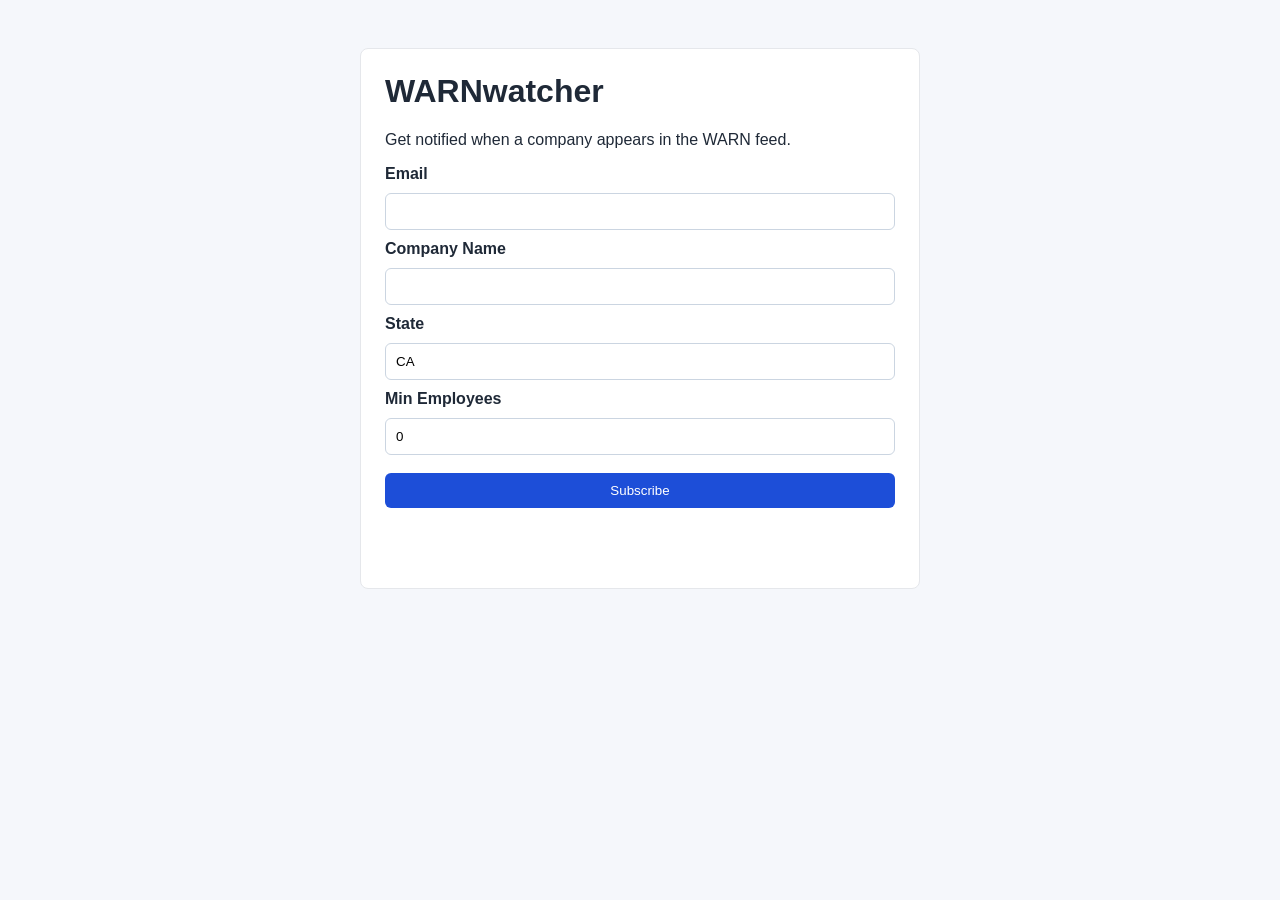
==== frontend/index.html @ 54ccbcc7 "Add frontend" ====
<!doctype html>
<html lang="en">
  <head>
    <meta charset="utf-8" />
    <meta name="viewport" content="width=device-width, initial-scale=1" />
    <title>WARNwatcher</title>
    <link rel="stylesheet" href="./styles.css" />
  </head>
  <body>
    <main class="container">
      <h1>WARNwatcher</h1>
      <p>Get notified when a company appears in the WARN feed.</p>

      <form id="subscribe-form">
        <label for="email">Email</label>
        <input id="email" name="email" type="email" required />

        <label for="company">Company Name</label>
        <input id="company" name="company" type="text" required />

        <label for="state">State</label>
        <input id="state" name="state" type="text" value="CA" maxlength="2" />

        <label for="min-employees">Min Employees</label>
        <input id="min-employees" name="min_employees" type="number" min="0" value="0" />

        <button type="submit">Subscribe</button>
      </form>

      <p id="status" role="status"></p>
    </main>

    <script src="./app.js"></script>
  </body>
</html>
---- frontend/styles.css ----
* {
  box-sizing: border-box;
}

body {
  margin: 0;
  font-family: Helvetica, Arial, sans-serif;
  background: #f5f7fb;
  color: #1f2937;
}

.container {
  max-width: 560px;
  margin: 48px auto;
  padding: 24px;
  background: #ffffff;
  border: 1px solid #e5e7eb;
  border-radius: 8px;
}

h1 {
  margin-top: 0;
}

form {
  display: grid;
  gap: 10px;
}

label {
  font-weight: 600;
}

input {
  padding: 10px;
  border: 1px solid #cbd5e1;
  border-radius: 6px;
}

button {
  margin-top: 8px;
  padding: 10px 12px;
  background: #1d4ed8;
  color: #fff;
  border: none;
  border-radius: 6px;
  cursor: pointer;
}

button:hover {
  background: #1e40af;
}

#status {
  min-height: 24px;
}
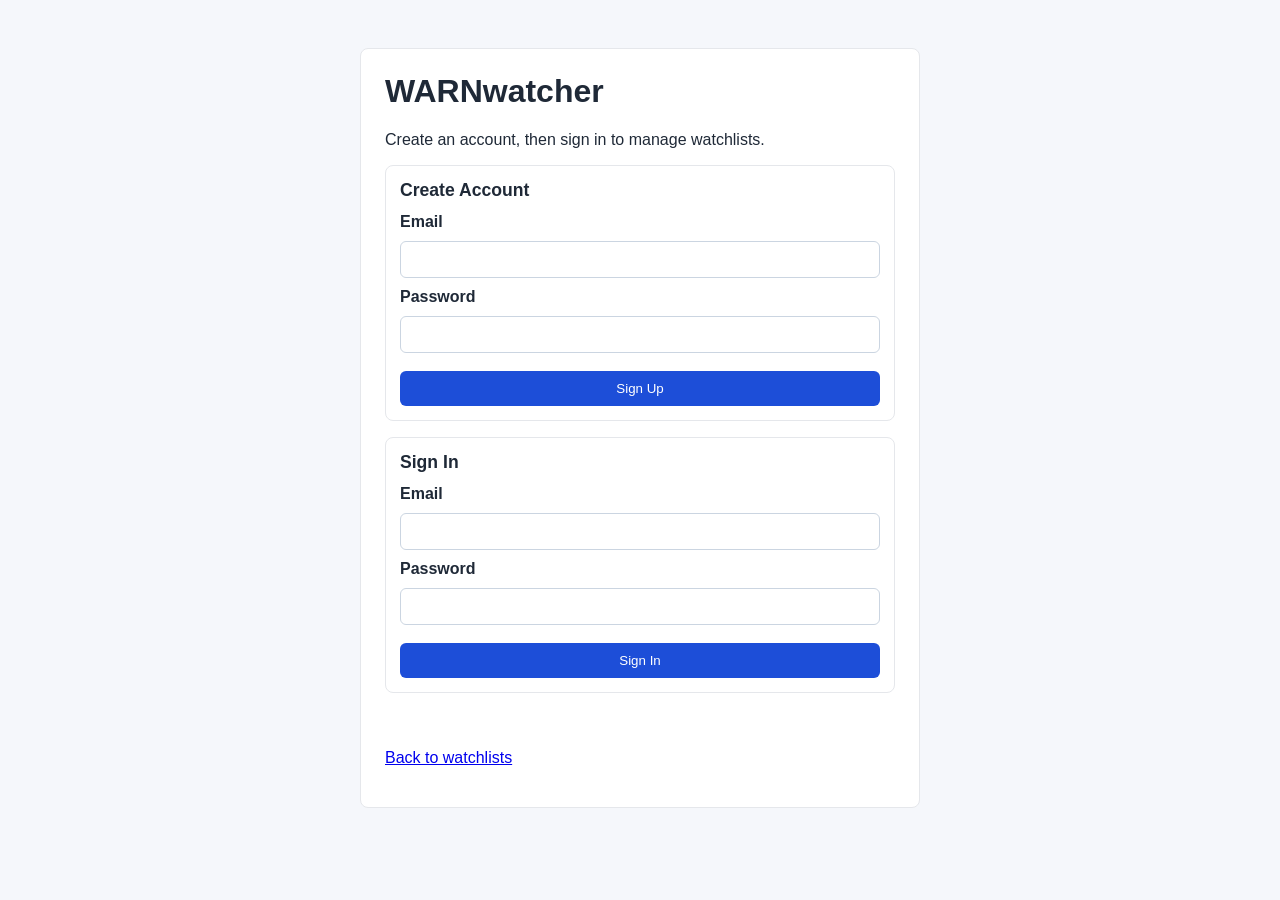
==== commit fb8ae1ae: "added account sigup and subscription management" ====
--- a/frontend/index.html
+++ b/frontend/index.html
@@ -10,11 +10,10 @@
     <main class="container">
       <h1>WARNwatcher</h1>
       <p>Get notified when a company appears in the WARN feed.</p>
+      <p id="auth-summary"></p>
+      <button id="logout" type="button" class="secondary">Log out</button>
 
       <form id="subscribe-form">
-        <label for="email">Email</label>
-        <input id="email" name="email" type="email" required />
-
         <label for="company">Company Name</label>
         <input id="company" name="company" type="text" required />
 
@@ -28,6 +27,8 @@
       </form>
 
       <p id="status" role="status"></p>
+      <p><a href="./subscriptions.html">Manage subscriptions</a></p>
+      <p><a href="./signup.html">Need an account? Sign up or sign in.</a></p>
     </main>
 
     <script src="./app.js"></script>
--- a/frontend/styles.css
+++ b/frontend/styles.css
@@ -22,9 +22,44 @@
   margin-top: 0;
 }
 
+h2 {
+  margin: 0 0 12px;
+  font-size: 1.1rem;
+}
+
 form {
   display: grid;
   gap: 10px;
+}
+
+.button-row {
+  display: flex;
+  gap: 8px;
+  align-items: center;
+  flex-wrap: wrap;
+}
+
+.button-link {
+  display: inline-block;
+  padding: 10px 12px;
+  background: #1d4ed8;
+  color: #fff;
+  text-decoration: none;
+  border-radius: 6px;
+}
+
+.button-link:hover {
+  background: #1e40af;
+}
+
+.panel + .panel {
+  margin-top: 16px;
+}
+
+.panel {
+  padding: 14px;
+  border: 1px solid #e5e7eb;
+  border-radius: 8px;
 }
 
 label {
@@ -51,6 +86,76 @@
   background: #1e40af;
 }
 
+button.secondary {
+  background: #475569;
+}
+
+button.secondary:hover {
+  background: #334155;
+}
+
+button.danger {
+  background: #b91c1c;
+}
+
+button.danger:hover {
+  background: #991b1b;
+}
+
+.subscription-card {
+  border: 1px solid #e5e7eb;
+  border-radius: 8px;
+  padding: 12px;
+  margin-top: 10px;
+}
+
+.checkbox-row {
+  display: flex;
+  gap: 8px;
+  align-items: center;
+}
+
+.muted {
+  color: #64748b;
+}
+
+.subscriptions-table-wrap {
+  overflow-x: auto;
+}
+
+.subscriptions-table {
+  width: 100%;
+  border-collapse: collapse;
+  margin-top: 8px;
+}
+
+.subscriptions-table th,
+.subscriptions-table td {
+  border: 1px solid #e5e7eb;
+  padding: 8px;
+  text-align: left;
+  vertical-align: middle;
+}
+
+.subscriptions-table th {
+  background: #f8fafc;
+  font-weight: 700;
+}
+
+.subscriptions-table td input[type="text"],
+.subscriptions-table td input[type="number"] {
+  width: 100%;
+}
+
+.enabled-cell {
+  text-align: center;
+}
+
+button:disabled {
+  background: #94a3b8;
+  cursor: not-allowed;
+}
+
 #status {
   min-height: 24px;
 }
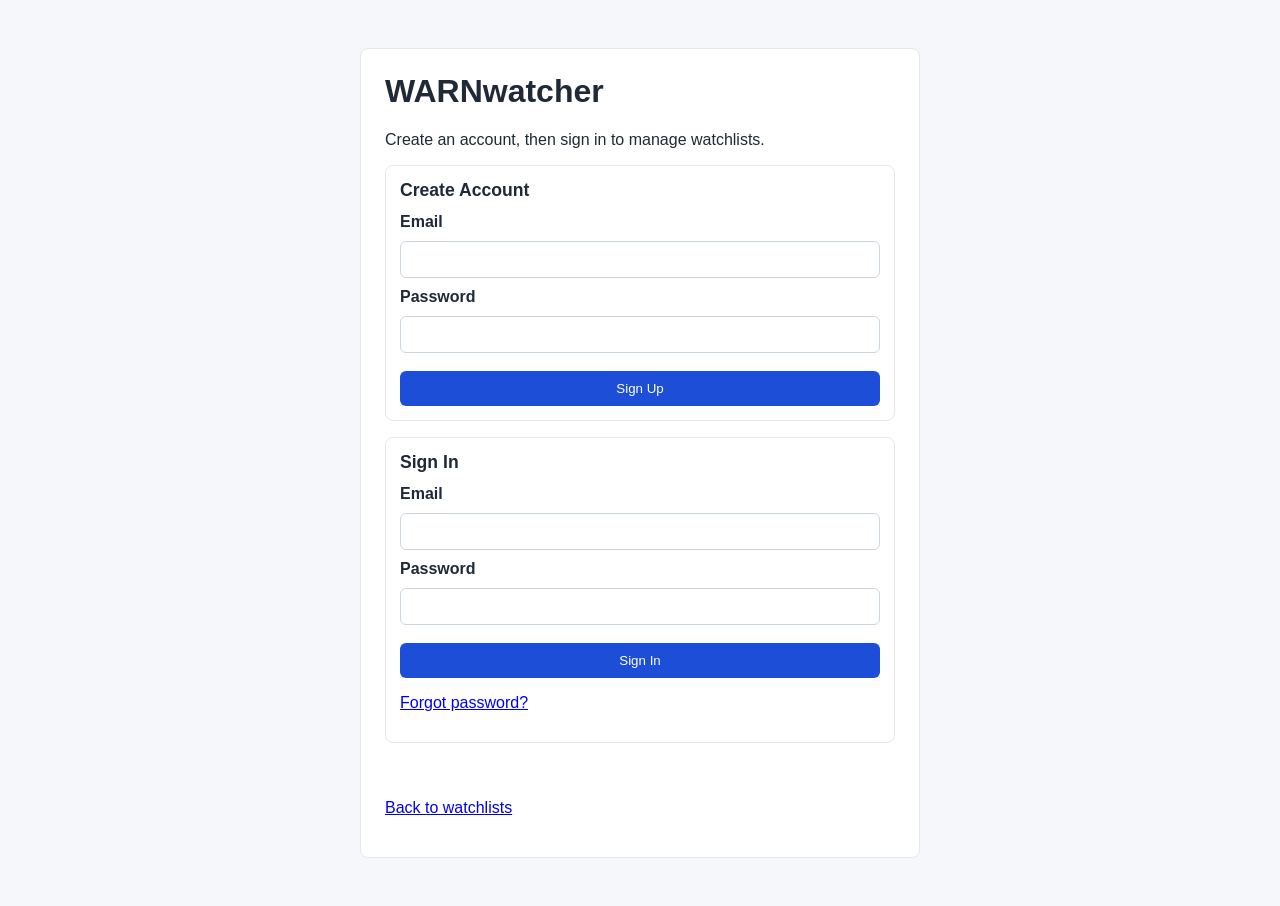
==== commit e66f5936: "Added password reset and immediate check on subscription create" ====
--- a/frontend/index.html
+++ b/frontend/index.html
@@ -28,6 +28,7 @@
 
       <p id="status" role="status"></p>
       <p><a href="./subscriptions.html">Manage subscriptions</a></p>
+      <p><a href="./forgot-password.html">Forgot password?</a></p>
       <p><a href="./signup.html">Need an account? Sign up or sign in.</a></p>
     </main>
 
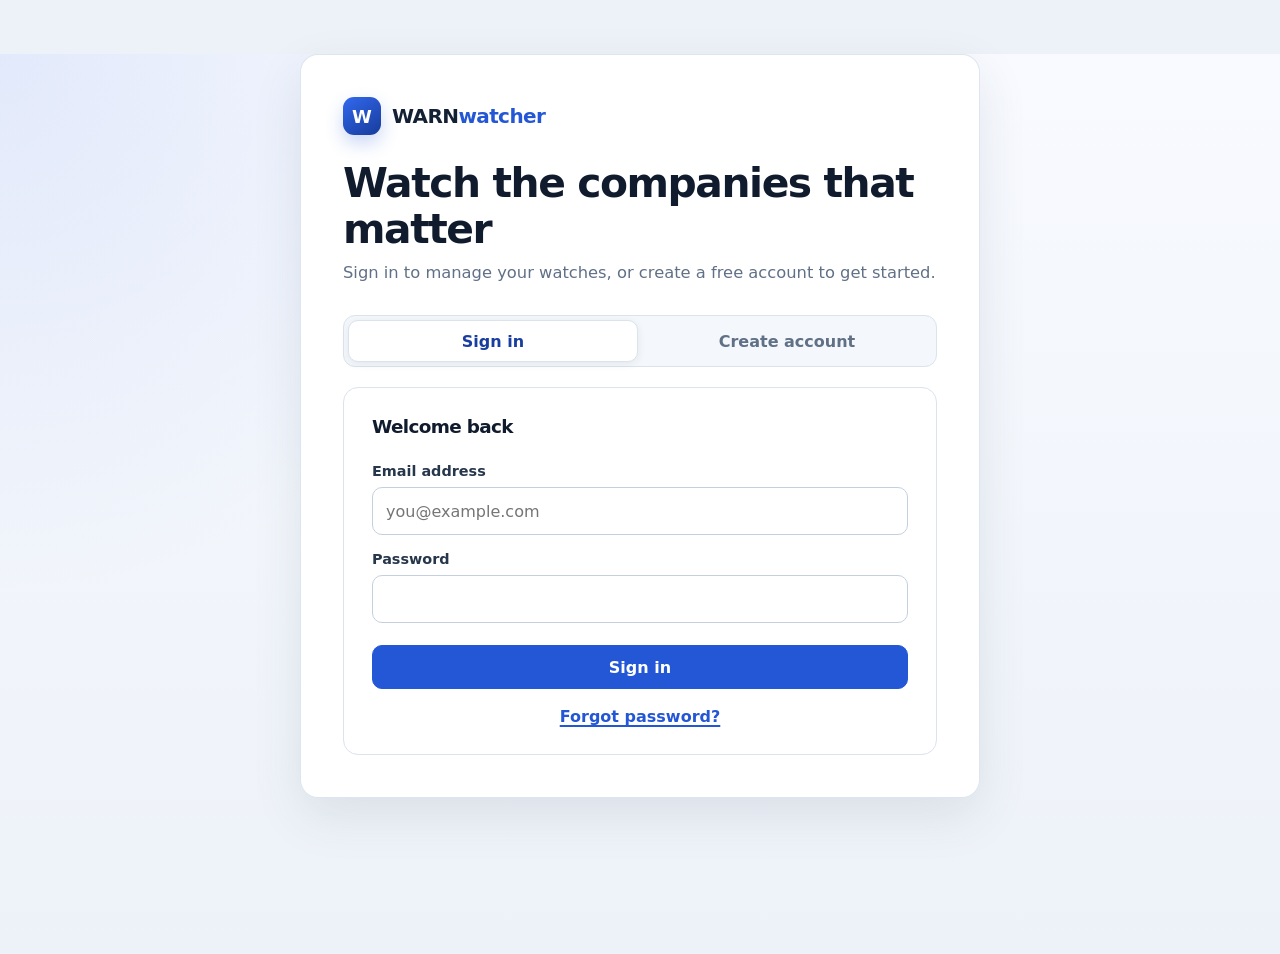
==== commit 9ff3c09d: "Modernize UI" ====
--- a/frontend/index.html
+++ b/frontend/index.html
@@ -3,33 +3,51 @@
   <head>
     <meta charset="utf-8" />
     <meta name="viewport" content="width=device-width, initial-scale=1" />
+    <meta name="theme-color" content="#2457d6" />
     <title>WARNwatcher</title>
     <link rel="stylesheet" href="./styles.css" />
   </head>
   <body>
     <main class="container">
-      <h1>WARNwatcher</h1>
-      <p>Get notified when a company appears in the WARN feed.</p>
-      <p id="auth-summary"></p>
-      <button id="logout" type="button" class="secondary">Log out</button>
+      <header class="page-header">
+        <a class="brand" href="./index.html" aria-label="WARNwatcher home">
+          <span class="brand-mark" aria-hidden="true">W</span>
+          <span class="brand-name">WARN<span>watcher</span></span>
+        </a>
+        <h1>Create a company watch</h1>
+        <p>Get an email when a company appears in the WARN notice feed.</p>
+      </header>
 
-      <form id="subscribe-form">
-        <label for="company">Company Name</label>
-        <input id="company" name="company" type="text" required />
+      <div class="account-bar">
+        <p id="auth-summary"></p>
+        <button id="logout" type="button" class="secondary">Log out</button>
+      </div>
 
-        <label for="state">State</label>
-        <input id="state" name="state" type="text" value="CA" maxlength="2" />
+      <section class="panel" aria-labelledby="watch-heading">
+        <h2 id="watch-heading">Watch criteria</h2>
+        <form id="subscribe-form">
+          <label for="company">Company name</label>
+          <input id="company" name="company" type="text" autocomplete="organization" placeholder="e.g. Acme Corporation" required />
 
-        <label for="min-employees">Min Employees</label>
-        <input id="min-employees" name="min_employees" type="number" min="0" value="0" />
+          <label for="state">State</label>
+          <input id="state" name="state" type="text" value="CA" maxlength="2" autocapitalize="characters" aria-describedby="state-hint" />
+          <p id="state-hint" class="field-hint">Use the two-letter state code.</p>
 
-        <button type="submit">Subscribe</button>
-      </form>
+          <label for="min-employees">Minimum employees affected</label>
+          <input id="min-employees" name="min_employees" type="number" inputmode="numeric" min="0" value="0" />
 
-      <p id="status" role="status"></p>
-      <p><a href="./subscriptions.html">Manage subscriptions</a></p>
-      <p><a href="./forgot-password.html">Forgot password?</a></p>
-      <p><a href="./signup.html">Need an account? Sign up or sign in.</a></p>
+          <button type="submit">Create watch</button>
+        </form>
+      </section>
+
+      <p id="status" role="status" aria-live="polite"></p>
+
+      <nav class="quick-links" aria-label="Watchlist navigation">
+        <a class="quick-link" href="./subscriptions.html">Manage watches<small>Edit, pause, or delete existing subscriptions.</small></a>
+        <a class="quick-link" href="./notices.html">Browse WARN notices<small>Review the latest notices in the feed.</small></a>
+      </nav>
+
+      <p class="footer-note"><a href="./forgot-password.html">Change or reset your password</a></p>
     </main>
 
     <script src="./app.js"></script>
--- a/frontend/styles.css
+++ b/frontend/styles.css
@@ -1,112 +1,454 @@
+:root {
+  color-scheme: light;
+  --ink: #142033;
+  --muted: #607086;
+  --line: #dbe3ed;
+  --line-strong: #c5d0de;
+  --surface: #ffffff;
+  --surface-soft: #f4f7fb;
+  --brand: #2457d6;
+  --brand-dark: #193e9f;
+  --brand-soft: #eaf0ff;
+  --danger: #b42318;
+  --danger-dark: #8f1c13;
+  --shadow: 0 18px 50px rgba(35, 55, 80, 0.1);
+  --radius: 18px;
+}
+
 * {
   box-sizing: border-box;
 }
 
+html {
+  min-height: 100%;
+  background: #edf2f8;
+}
+
 body {
+  min-height: 100vh;
   margin: 0;
-  font-family: Helvetica, Arial, sans-serif;
-  background: #f5f7fb;
-  color: #1f2937;
+  font-family: Inter, ui-sans-serif, system-ui, -apple-system, BlinkMacSystemFont, "Segoe UI", sans-serif;
+  color: var(--ink);
+  background:
+    radial-gradient(circle at top left, rgba(36, 87, 214, 0.1), transparent 34rem),
+    linear-gradient(180deg, #f8faff 0%, #edf2f8 100%);
+  -webkit-font-smoothing: antialiased;
+}
+
+button,
+input {
+  font: inherit;
+}
+
+a {
+  color: var(--brand);
+  font-weight: 650;
+  text-decoration-thickness: 1.5px;
+  text-underline-offset: 3px;
+}
+
+a:hover {
+  color: var(--brand-dark);
+}
+
+a:focus-visible,
+button:focus-visible,
+input:focus-visible {
+  outline: 3px solid rgba(36, 87, 214, 0.22);
+  outline-offset: 2px;
 }
 
 .container {
-  max-width: 560px;
-  margin: 48px auto;
-  padding: 24px;
-  background: #ffffff;
-  border: 1px solid #e5e7eb;
-  border-radius: 8px;
+  width: min(100% - 32px, 680px);
+  margin: clamp(24px, 6vh, 64px) auto;
+  padding: clamp(24px, 4vw, 42px);
+  background: rgba(255, 255, 255, 0.97);
+  border: 1px solid rgba(219, 227, 237, 0.92);
+  border-radius: var(--radius);
+  box-shadow: var(--shadow);
+}
+
+.notices-container {
+  width: min(100% - 32px, 1500px);
+  max-width: none;
+}
+
+.subscriptions-container {
+  width: min(100% - 32px, 900px);
+}
+
+.brand {
+  display: inline-flex;
+  align-items: center;
+  gap: 11px;
+  color: var(--ink);
+  text-decoration: none;
+}
+
+.brand-mark {
+  display: grid;
+  width: 38px;
+  height: 38px;
+  place-items: center;
+  border-radius: 11px;
+  color: #fff;
+  background: linear-gradient(145deg, #3269ef, #173b9a);
+  box-shadow: 0 8px 18px rgba(36, 87, 214, 0.24);
+  font-size: 18px;
+  font-weight: 850;
+}
+
+.brand-name {
+  font-size: 1.25rem;
+  font-weight: 800;
+  letter-spacing: -0.03em;
+}
+
+.brand-name span {
+  color: var(--brand);
+}
+
+.page-header {
+  margin-bottom: 28px;
+}
+
+.page-header h1 {
+  margin: 26px 0 8px;
+}
+
+.page-header > p:last-child,
+.lead {
+  max-width: 58ch;
+  margin: 0;
+  color: var(--muted);
+  font-size: 1.02rem;
+  line-height: 1.65;
+}
+
+h1,
+h2 {
+  color: #101b2d;
+  letter-spacing: -0.035em;
 }
 
 h1 {
-  margin-top: 0;
+  margin: 0 0 10px;
+  font-size: clamp(1.85rem, 5vw, 2.55rem);
+  line-height: 1.12;
 }
 
 h2 {
-  margin: 0 0 12px;
-  font-size: 1.1rem;
+  margin: 0 0 18px;
+  font-size: 1.15rem;
+}
+
+.account-bar {
+  display: flex;
+  align-items: center;
+  justify-content: space-between;
+  gap: 16px;
+  margin: 22px 0;
+  padding: 12px 14px 12px 16px;
+  border: 1px solid var(--line);
+  border-radius: 12px;
+  background: var(--surface-soft);
+}
+
+#auth-summary {
+  min-width: 0;
+  margin: 0;
+  color: var(--muted);
+  font-size: 0.9rem;
+  overflow-wrap: anywhere;
+}
+
+.panel {
+  padding: clamp(20px, 4vw, 28px);
+  border: 1px solid var(--line);
+  border-radius: 15px;
+  background: var(--surface);
+}
+
+.panel + .panel {
+  margin-top: 18px;
 }
 
 form {
   display: grid;
-  gap: 10px;
+  gap: 8px;
+}
+
+label {
+  margin-top: 8px;
+  color: #26364b;
+  font-size: 0.9rem;
+  font-weight: 720;
+}
+
+.field-hint {
+  margin: -2px 0 4px;
+  color: var(--muted);
+  font-size: 0.82rem;
+}
+
+input {
+  width: 100%;
+  min-height: 48px;
+  padding: 11px 13px;
+  color: var(--ink);
+  background: #fff;
+  border: 1px solid var(--line-strong);
+  border-radius: 10px;
+  transition: border-color 160ms ease, box-shadow 160ms ease;
+}
+
+input:hover {
+  border-color: #9facc0;
+}
+
+input:focus {
+  border-color: var(--brand);
+  box-shadow: 0 0 0 4px rgba(36, 87, 214, 0.1);
+  outline: 0;
+}
+
+button,
+.button-link {
+  display: inline-flex;
+  min-height: 44px;
+  align-items: center;
+  justify-content: center;
+  gap: 8px;
+  padding: 10px 16px;
+  color: #fff;
+  background: var(--brand);
+  border: 1px solid var(--brand);
+  border-radius: 10px;
+  font-weight: 750;
+  line-height: 1.2;
+  text-decoration: none;
+  cursor: pointer;
+  transition: transform 150ms ease, background 150ms ease, border-color 150ms ease, box-shadow 150ms ease;
+}
+
+form > button[type="submit"] {
+  width: 100%;
+  margin-top: 14px;
+}
+
+button:hover,
+.button-link:hover {
+  color: #fff;
+  background: var(--brand-dark);
+  border-color: var(--brand-dark);
+  box-shadow: 0 7px 16px rgba(36, 87, 214, 0.18);
+  transform: translateY(-1px);
+}
+
+button.secondary,
+.button-link.secondary {
+  color: #34445a;
+  background: #fff;
+  border-color: var(--line-strong);
+}
+
+button.secondary:hover,
+.button-link.secondary:hover {
+  color: var(--ink);
+  background: var(--surface-soft);
+  border-color: #9facc0;
+  box-shadow: none;
+}
+
+button.danger {
+  color: var(--danger);
+  background: #fff;
+  border-color: #f1b5b0;
+}
+
+button.danger:hover {
+  color: #fff;
+  background: var(--danger);
+  border-color: var(--danger);
+  box-shadow: 0 7px 16px rgba(180, 35, 24, 0.15);
+}
+
+button:disabled {
+  color: #fff;
+  background: #9aa7b8;
+  border-color: #9aa7b8;
+  box-shadow: none;
+  cursor: not-allowed;
+  transform: none;
 }
 
 .button-row {
   display: flex;
-  gap: 8px;
+  gap: 10px;
   align-items: center;
   flex-wrap: wrap;
-}
-
-.button-link {
-  display: inline-block;
-  padding: 10px 12px;
-  background: #1d4ed8;
-  color: #fff;
+  margin: 20px 0;
+}
+
+.button-row button {
+  margin: 0;
+}
+
+.quick-links {
+  display: grid;
+  grid-template-columns: repeat(2, minmax(0, 1fr));
+  gap: 12px;
+  margin-top: 20px;
+}
+
+.quick-link {
+  display: block;
+  padding: 16px;
+  color: var(--ink);
+  background: var(--surface-soft);
+  border: 1px solid var(--line);
+  border-radius: 12px;
   text-decoration: none;
-  border-radius: 6px;
-}
-
-.button-link:hover {
-  background: #1e40af;
-}
-
-.panel + .panel {
-  margin-top: 16px;
-}
-
-.panel {
-  padding: 14px;
-  border: 1px solid #e5e7eb;
-  border-radius: 8px;
-}
-
-label {
-  font-weight: 600;
-}
-
-input {
-  padding: 10px;
-  border: 1px solid #cbd5e1;
-  border-radius: 6px;
-}
-
-button {
-  margin-top: 8px;
-  padding: 10px 12px;
-  background: #1d4ed8;
-  color: #fff;
-  border: none;
-  border-radius: 6px;
-  cursor: pointer;
-}
-
-button:hover {
-  background: #1e40af;
-}
-
-button.secondary {
-  background: #475569;
-}
-
-button.secondary:hover {
-  background: #334155;
-}
-
-button.danger {
-  background: #b91c1c;
-}
-
-button.danger:hover {
-  background: #991b1b;
+}
+
+.quick-link:hover {
+  color: var(--brand-dark);
+  background: var(--brand-soft);
+  border-color: #bdccf5;
+}
+
+.quick-link small {
+  display: block;
+  margin-top: 4px;
+  color: var(--muted);
+  font-weight: 500;
+  line-height: 1.4;
+}
+
+.text-link-row {
+  margin: 18px 0 0;
+  text-align: center;
+}
+
+.auth-tabs {
+  display: grid;
+  grid-template-columns: 1fr 1fr;
+  gap: 4px;
+  margin-bottom: 20px;
+  padding: 4px;
+  background: var(--surface-soft);
+  border: 1px solid var(--line);
+  border-radius: 12px;
+}
+
+.auth-tab {
+  min-height: 42px;
+  margin: 0;
+  color: var(--muted);
+  background: transparent;
+  border-color: transparent;
+  box-shadow: none;
+}
+
+.auth-tab:hover {
+  color: var(--ink);
+  background: #fff;
+  border-color: transparent;
+  box-shadow: none;
+  transform: none;
+}
+
+.auth-tab[aria-selected="true"] {
+  color: var(--brand-dark);
+  background: #fff;
+  border-color: var(--line);
+  box-shadow: 0 2px 8px rgba(35, 55, 80, 0.08);
+}
+
+[hidden] {
+  display: none !important;
+}
+
+#status {
+  min-height: 0;
+  margin: 18px 0 0;
+  padding: 12px 14px;
+  color: #294371;
+  background: var(--brand-soft);
+  border: 1px solid #cbd7f7;
+  border-radius: 10px;
+  font-size: 0.9rem;
+  line-height: 1.45;
+}
+
+#status:empty {
+  display: none;
+}
+
+.muted {
+  color: var(--muted);
+}
+
+.subscriptions-table-wrap {
+  width: 100%;
+  max-width: 100%;
+  min-width: 0;
+  margin-top: 18px;
+  overflow-x: auto;
+  border: 1px solid var(--line);
+  border-radius: 13px;
+}
+
+#subscriptions-form,
+#subscriptions-list {
+  min-width: 0;
+}
+
+.subscriptions-table {
+  width: 100%;
+  border-collapse: collapse;
+  font-size: 0.9rem;
+}
+
+.subscriptions-table th,
+.subscriptions-table td {
+  padding: 12px;
+  text-align: left;
+  vertical-align: middle;
+  border-bottom: 1px solid var(--line);
+}
+
+.subscriptions-table tr:last-child td {
+  border-bottom: 0;
+}
+
+.subscriptions-table th {
+  color: #42536a;
+  background: var(--surface-soft);
+  font-size: 0.78rem;
+  font-weight: 800;
+  letter-spacing: 0.035em;
+  text-transform: uppercase;
+}
+
+.subscriptions-table tbody tr:hover {
+  background: #fafcff;
+}
+
+.subscriptions-table td input[type="text"],
+.subscriptions-table td input[type="number"] {
+  min-width: 120px;
+}
+
+.subscriptions-table td:first-child input {
+  min-width: 220px;
 }
 
 .subscription-card {
-  border: 1px solid #e5e7eb;
-  border-radius: 8px;
-  padding: 12px;
-  margin-top: 10px;
+  margin-top: 12px;
+  padding: 16px;
+  border: 1px solid var(--line);
+  border-radius: 12px;
 }
 
 .checkbox-row {
@@ -115,47 +457,63 @@
   align-items: center;
 }
 
-.muted {
-  color: #64748b;
-}
-
-.subscriptions-table-wrap {
-  overflow-x: auto;
-}
-
-.subscriptions-table {
-  width: 100%;
-  border-collapse: collapse;
-  margin-top: 8px;
-}
-
-.subscriptions-table th,
-.subscriptions-table td {
-  border: 1px solid #e5e7eb;
-  padding: 8px;
-  text-align: left;
-  vertical-align: middle;
-}
-
-.subscriptions-table th {
-  background: #f8fafc;
-  font-weight: 700;
-}
-
-.subscriptions-table td input[type="text"],
-.subscriptions-table td input[type="number"] {
-  width: 100%;
-}
-
 .enabled-cell {
   text-align: center;
 }
 
-button:disabled {
-  background: #94a3b8;
-  cursor: not-allowed;
-}
-
-#status {
-  min-height: 24px;
-}
+input[type="checkbox"] {
+  width: 20px;
+  min-height: 20px;
+  accent-color: var(--brand);
+}
+
+.notices-table th,
+.notices-table td {
+  white-space: normal;
+  overflow-wrap: anywhere;
+}
+
+.footer-note {
+  margin: 26px 0 0;
+  color: var(--muted);
+  font-size: 0.86rem;
+  text-align: center;
+}
+
+@media (max-width: 620px) {
+  .container,
+  .subscriptions-container,
+  .notices-container {
+    width: min(100% - 20px, 100%);
+    margin: 10px auto;
+    padding: 24px 18px;
+    border-radius: 15px;
+  }
+
+  .quick-links {
+    grid-template-columns: 1fr;
+  }
+
+  .button-row {
+    display: grid;
+    grid-template-columns: 1fr;
+  }
+
+  .button-row > * {
+    width: 100%;
+  }
+
+  .account-bar {
+    align-items: stretch;
+    flex-direction: column;
+  }
+}
+
+@media (prefers-reduced-motion: reduce) {
+  *,
+  *::before,
+  *::after {
+    scroll-behavior: auto !important;
+    transition-duration: 0.01ms !important;
+  }
+}
